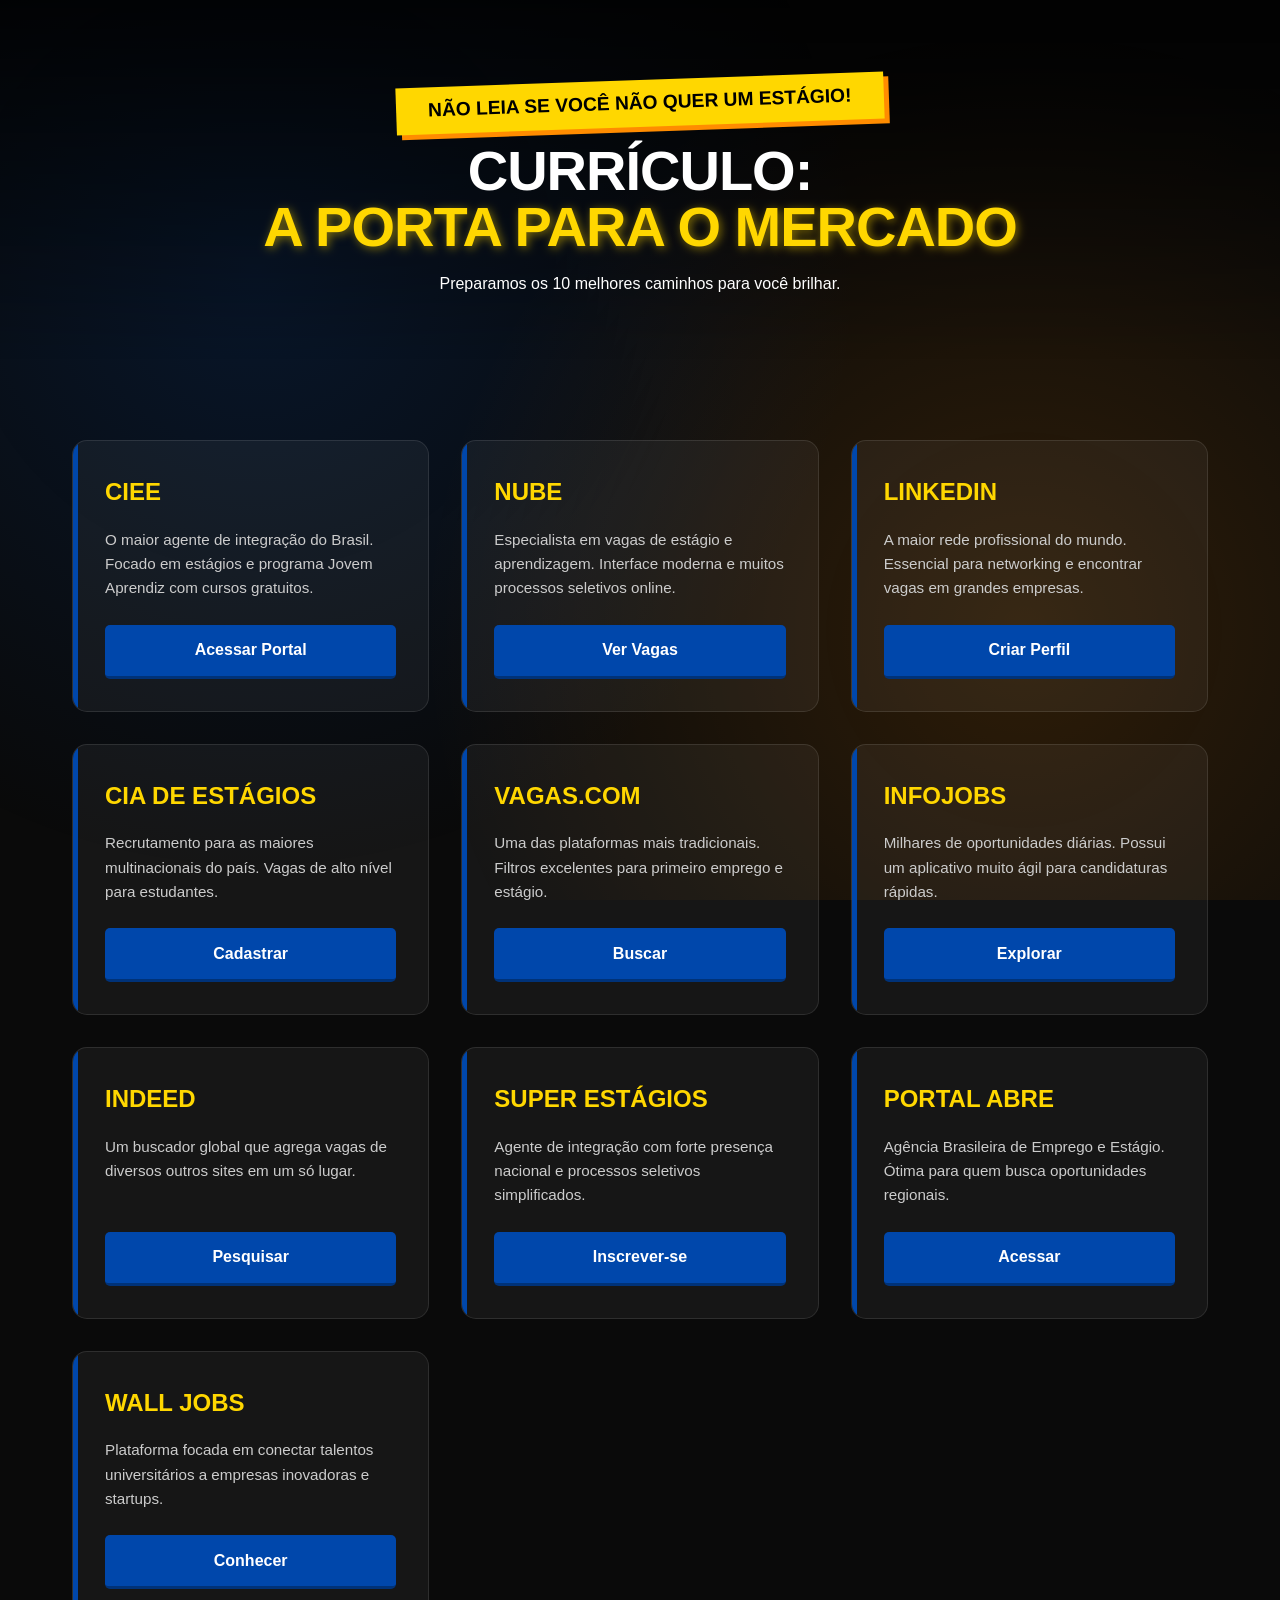
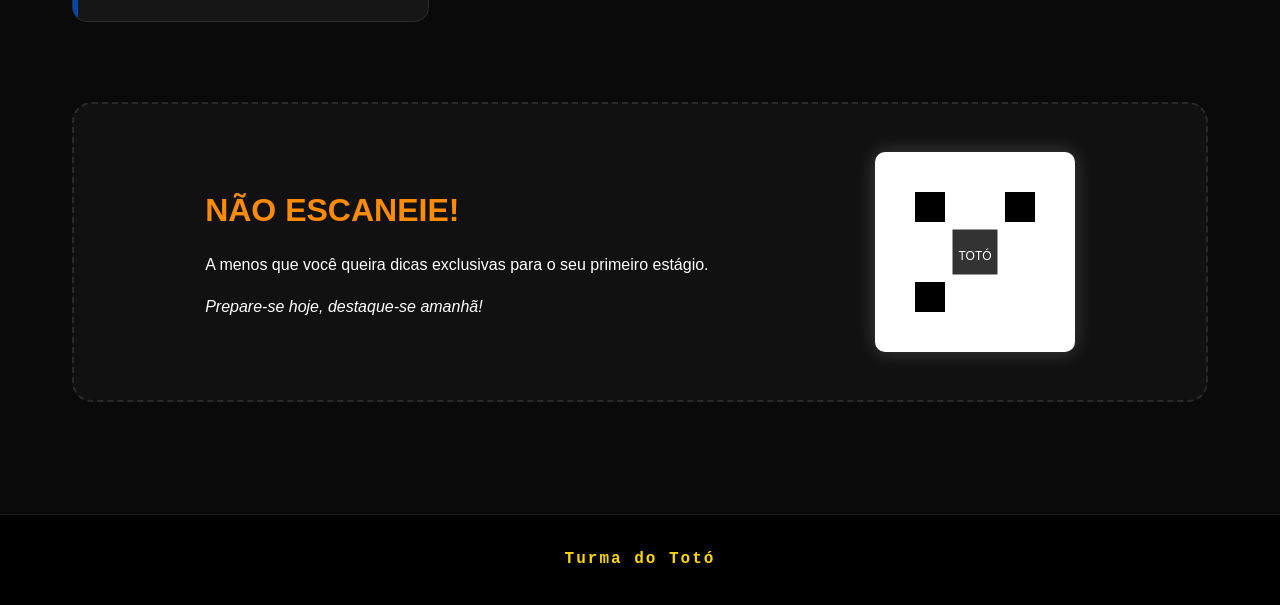
==== vagas_estagio_toto.html @ 22364214 "Adicionar site de vagas de estágio e jovem aprendiz - Turma do Totó" ====
<!DOCTYPE html>
<html lang="pt-br">
<head>
    <meta charset="UTF-8">
    <meta name="viewport" content="width=device-width, initial-scale=1.0">
    <title>Sua Oportunidade Começa Aqui! - Estágios e Jovem Aprendiz</title>
    <style>
        :root {
            --primary-blue: #0047AB;
            --accent-yellow: #FFD700;
            --accent-orange: #FF8C00;
            --bg-dark: #0a0a0a;
            --text-white: #ffffff;
            --card-bg: rgba(255, 255, 255, 0.05);
        }

        * {
            margin: 0;
            padding: 0;
            box-sizing: border-box;
            font-family: 'Segoe UI', Tahoma, Geneva, Verdana, sans-serif;
        }

        body {
            background-color: var(--bg-dark);
            color: var(--text-white);
            line-height: 1.6;
            overflow-x: hidden;
        }

        /* Estilo inspirado na imagem (efeito de luz e contraste) */
        body::before {
            content: '';
            position: fixed;
            top: 0;
            left: 0;
            width: 100%;
            height: 100%;
            background: radial-gradient(circle at 20% 30%, rgba(0, 71, 171, 0.2) 0%, transparent 50%),
                        radial-gradient(circle at 80% 70%, rgba(255, 140, 0, 0.15) 0%, transparent 50%);
            z-index: -1;
        }

        header {
            padding: 4rem 2rem;
            text-align: center;
            background: linear-gradient(180deg, rgba(0,0,0,0.8) 0%, transparent 100%);
            position: relative;
        }

        .hero-title {
            font-size: 3.5rem;
            font-weight: 900;
            text-transform: uppercase;
            letter-spacing: -1px;
            margin-bottom: 1rem;
            line-height: 1;
        }

        .hero-title span {
            display: block;
            color: var(--accent-yellow);
            text-shadow: 2px 2px 10px rgba(255, 215, 0, 0.5);
        }

        .warning-banner {
            background-color: var(--accent-yellow);
            color: #000;
            padding: 0.5rem 2rem;
            font-weight: bold;
            transform: rotate(-2deg);
            display: inline-block;
            margin: 1rem 0;
            font-size: 1.2rem;
            box-shadow: 5px 5px 0px var(--accent-orange);
        }

        .container {
            max-width: 1200px;
            margin: 0 auto;
            padding: 2rem;
        }

        .grid {
            display: grid;
            grid-template-columns: repeat(auto-fit, minmax(300px, 1fr));
            gap: 2rem;
            margin-top: 3rem;
        }

        .app-card {
            background: var(--card-bg);
            border: 1px solid rgba(255,255,255,0.1);
            border-radius: 15px;
            padding: 2rem;
            transition: all 0.3s ease;
            position: relative;
            overflow: hidden;
            display: flex;
            flex-direction: column;
            justify-content: space-between;
        }

        .app-card::before {
            content: '';
            position: absolute;
            top: 0;
            left: 0;
            width: 5px;
            height: 100%;
            background: var(--primary-blue);
        }

        .app-card:hover {
            transform: translateY(-10px);
            background: rgba(255, 255, 255, 0.1);
            border-color: var(--accent-yellow);
            box-shadow: 0 10px 30px rgba(0,0,0,0.5);
        }

        .app-card h3 {
            color: var(--accent-yellow);
            font-size: 1.5rem;
            margin-bottom: 1rem;
            text-transform: uppercase;
        }

        .app-card p {
            font-size: 0.95rem;
            color: #ccc;
            margin-bottom: 1.5rem;
        }

        .btn {
            display: inline-block;
            padding: 0.8rem 1.5rem;
            background: var(--primary-blue);
            color: white;
            text-decoration: none;
            border-radius: 5px;
            font-weight: bold;
            text-align: center;
            transition: background 0.3s;
            border-bottom: 3px solid rgba(0,0,0,0.3);
        }

        .btn:hover {
            background: #0056d2;
        }

        .qr-section {
            margin-top: 5rem;
            background: rgba(255, 255, 255, 0.03);
            padding: 3rem;
            border-radius: 20px;
            display: flex;
            align-items: center;
            justify-content: space-around;
            flex-wrap: wrap;
            border: 2px dashed rgba(255, 255, 255, 0.1);
        }

        .qr-text h2 {
            font-size: 2rem;
            color: var(--accent-orange);
            margin-bottom: 1rem;
        }

        .qr-placeholder {
            width: 200px;
            height: 200px;
            background: white;
            padding: 10px;
            border-radius: 10px;
            display: flex;
            align-items: center;
            justify-content: center;
            box-shadow: 0 0 20px rgba(255,255,255,0.2);
        }

        .qr-placeholder img {
            max-width: 100%;
        }

        footer {
            margin-top: 5rem;
            padding: 2rem;
            text-align: center;
            background: #000;
            border-top: 1px solid rgba(255,255,255,0.1);
        }

        .float-text {
            font-family: 'Courier New', Courier, monospace;
            font-weight: bold;
            color: var(--accent-yellow);
            letter-spacing: 2px;
            animation: pulse 2s infinite;
        }

        @keyframes pulse {
            0% { opacity: 0.6; }
            50% { opacity: 1; }
            100% { opacity: 0.6; }
        }

        @media (max-width: 768px) {
            .hero-title { font-size: 2.5rem; }
            .grid { grid-template-columns: 1fr; }
        }
    </style>
</head>
<body>

    <header>
        <div class="warning-banner">NÃO LEIA SE VOCÊ NÃO QUER UM ESTÁGIO!</div>
        <h1 class="hero-title">
            CURRÍCULO:
            <span>A PORTA PARA O MERCADO</span>
        </h1>
        <p>Preparamos os 10 melhores caminhos para você brilhar.</p>
    </header>

    <div class="container">
        <div class="grid">
            <!-- 1. CIEE -->
            <div class="app-card">
                <div>
                    <h3>CIEE</h3>
                    <p>O maior agente de integração do Brasil. Focado em estágios e programa Jovem Aprendiz com cursos gratuitos.</p>
                </div>
                <a href="https://portal.ciee.org.br/" class="btn" target="_blank">Acessar Portal</a>
            </div>

            <!-- 2. Nube -->
            <div class="app-card">
                <div>
                    <h3>Nube</h3>
                    <p>Especialista em vagas de estágio e aprendizagem. Interface moderna e muitos processos seletivos online.</p>
                </div>
                <a href="https://www.nube.com.br/" class="btn" target="_blank">Ver Vagas</a>
            </div>

            <!-- 3. LinkedIn -->
            <div class="app-card">
                <div>
                    <h3>LinkedIn</h3>
                    <p>A maior rede profissional do mundo. Essencial para networking e encontrar vagas em grandes empresas.</p>
                </div>
                <a href="https://www.linkedin.com/" class="btn" target="_blank">Criar Perfil</a>
            </div>

            <!-- 4. Companhia de Estágios -->
            <div class="app-card">
                <div>
                    <h3>Cia de Estágios</h3>
                    <p>Recrutamento para as maiores multinacionais do país. Vagas de alto nível para estudantes.</p>
                </div>
                <a href="https://www.ciadeestagios.com.br/" class="btn" target="_blank">Cadastrar</a>
            </div>

            <!-- 5. Vagas.com -->
            <div class="app-card">
                <div>
                    <h3>Vagas.com</h3>
                    <p>Uma das plataformas mais tradicionais. Filtros excelentes para primeiro emprego e estágio.</p>
                </div>
                <a href="https://www.vagas.com.br/" class="btn" target="_blank">Buscar</a>
            </div>

            <!-- 6. InfoJobs -->
            <div class="app-card">
                <div>
                    <h3>InfoJobs</h3>
                    <p>Milhares de oportunidades diárias. Possui um aplicativo muito ágil para candidaturas rápidas.</p>
                </div>
                <a href="https://www.infojobs.com.br/" class="btn" target="_blank">Explorar</a>
            </div>

            <!-- 7. Indeed -->
            <div class="app-card">
                <div>
                    <h3>Indeed</h3>
                    <p>Um buscador global que agrega vagas de diversos outros sites em um só lugar.</p>
                </div>
                <a href="https://br.indeed.com/" class="btn" target="_blank">Pesquisar</a>
            </div>

            <!-- 8. Super Estágios -->
            <div class="app-card">
                <div>
                    <h3>Super Estágios</h3>
                    <p>Agente de integração com forte presença nacional e processos seletivos simplificados.</p>
                </div>
                <a href="https://www.superestagios.com.br/" class="btn" target="_blank">Inscrever-se</a>
            </div>

            <!-- 9. Portal ABRE -->
            <div class="app-card">
                <div>
                    <h3>Portal ABRE</h3>
                    <p>Agência Brasileira de Emprego e Estágio. Ótima para quem busca oportunidades regionais.</p>
                </div>
                <a href="https://www.portalabre.com.br/" class="btn" target="_blank">Acessar</a>
            </div>

            <!-- 10. Wall Jobs -->
            <div class="app-card">
                <div>
                    <h3>Wall Jobs</h3>
                    <p>Plataforma focada em conectar talentos universitários a empresas inovadoras e startups.</p>
                </div>
                <a href="https://www.walljobs.com.br/" class="btn" target="_blank">Conhecer</a>
            </div>
        </div>

        <div class="qr-section">
            <div class="qr-text">
                <h2>NÃO ESCANEIE!</h2>
                <p>A menos que você queira dicas exclusivas para o seu primeiro estágio.</p>
                <p style="margin-top: 1rem; font-style: italic;">Prepare-se hoje, destaque-se amanhã!</p>
            </div>
            <div class="qr-placeholder">
                <!-- QR Code placeholder similar ao da imagem -->
                <svg width="150" height="150" viewBox="0 0 100 100">
                    <rect width="100" height="100" fill="white"/>
                    <path d="M10 10h20v20h-20zM70 10h20v20h-20zM10 70h20v20h-20z" fill="black"/>
                    <rect x="35" y="35" width="30" height="30" fill="#333"/>
                    <text x="50" y="55" font-family="Arial" font-size="8" text-anchor="middle" fill="white">TOTÓ</text>
                </svg>
            </div>
        </div>
    </div>

    <footer>
        <p class="float-text">Turma do Totó</p>
    </footer>

</body>
</html>
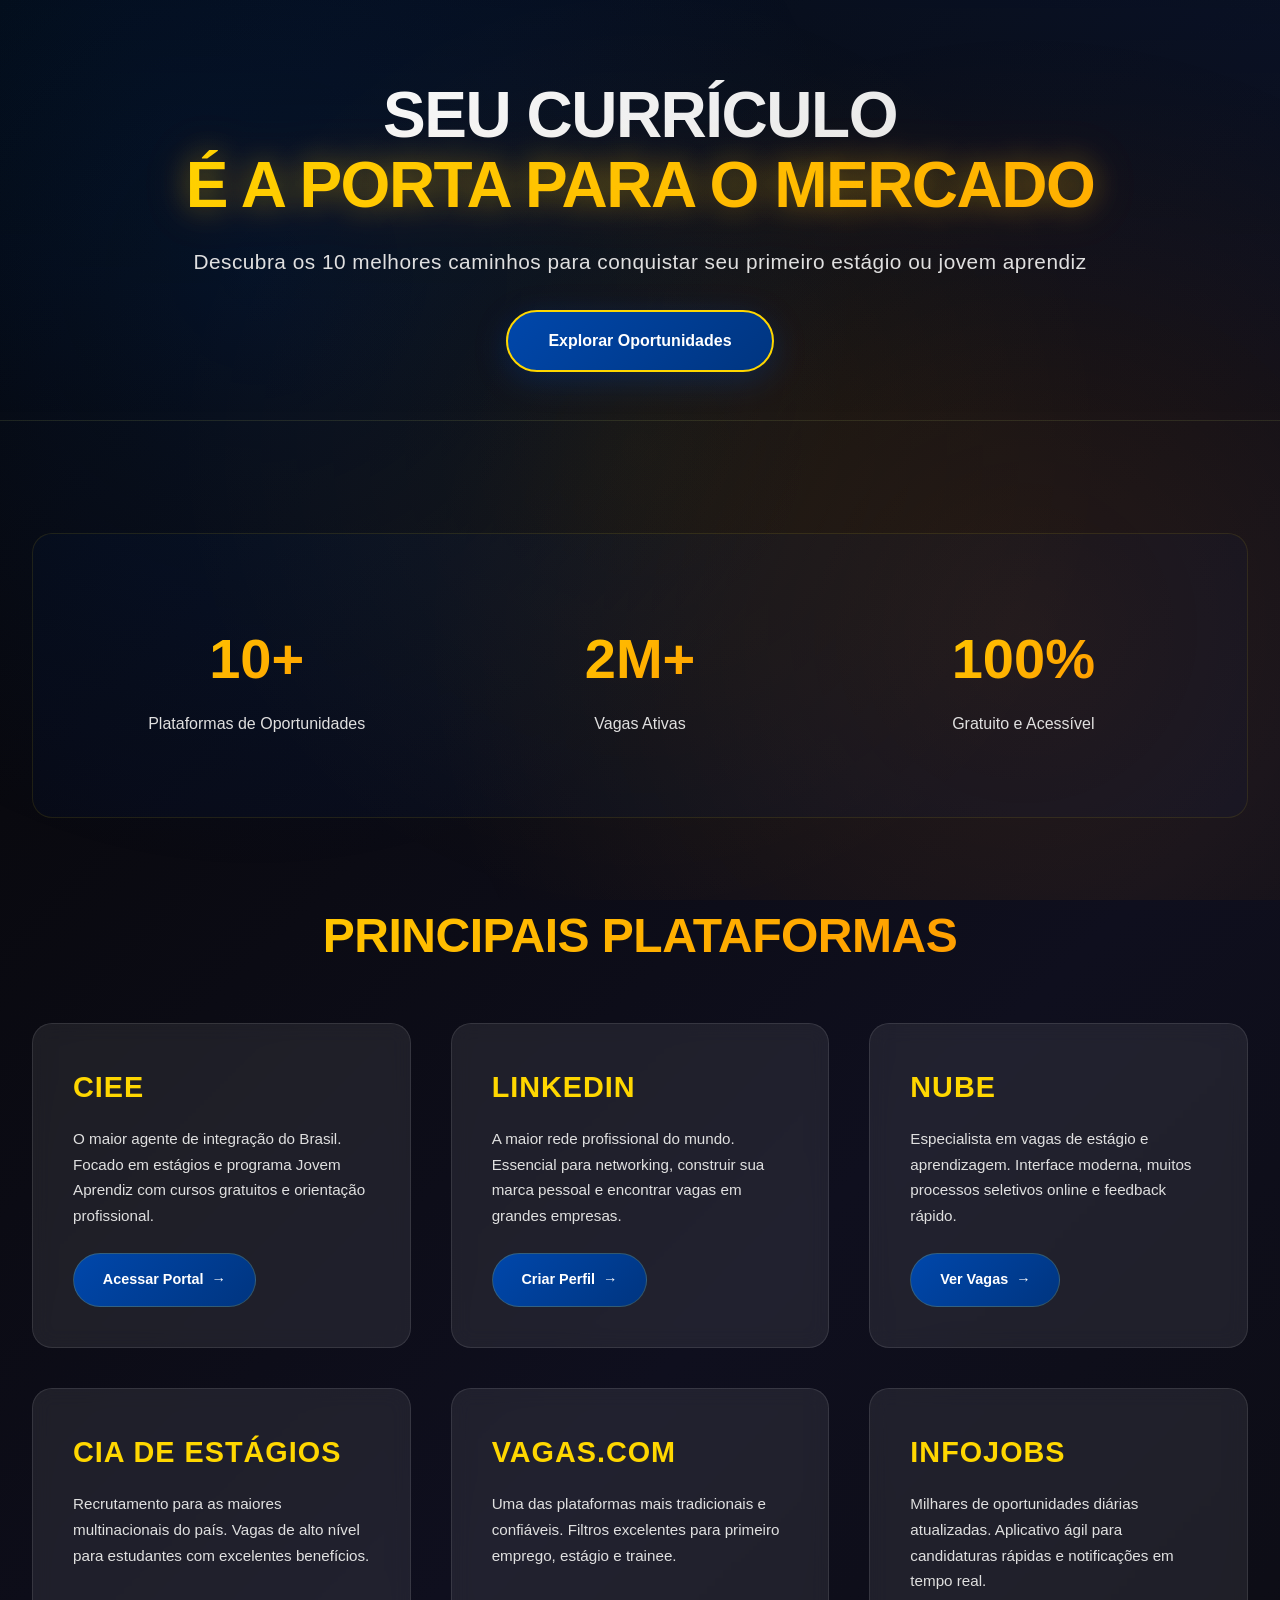
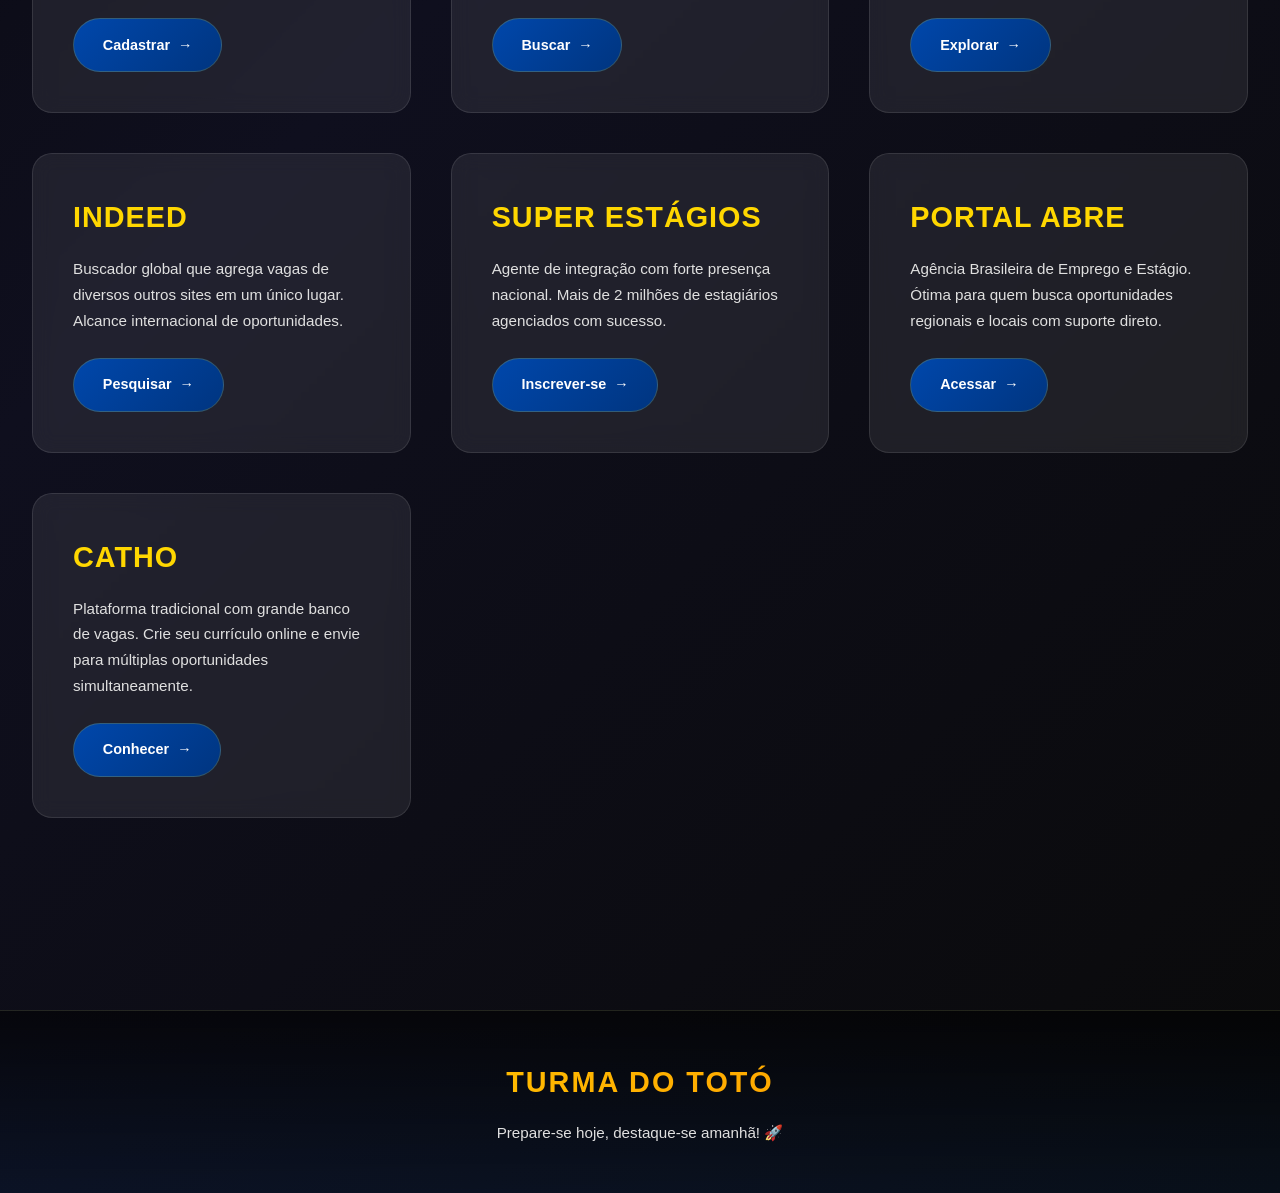
==== commit 1f803918: "Melhoria total do design: Profissional, Responsivo e Moderno - Turma do Totó" ====
--- a/vagas_estagio_toto.html
+++ b/vagas_estagio_toto.html
@@ -3,32 +3,42 @@
 <head>
     <meta charset="UTF-8">
     <meta name="viewport" content="width=device-width, initial-scale=1.0">
-    <title>Sua Oportunidade Começa Aqui! - Estágios e Jovem Aprendiz</title>
+    <title>Sua Oportunidade Começa Aqui - Estágios e Jovem Aprendiz</title>
     <style>
         :root {
             --primary-blue: #0047AB;
+            --primary-blue-dark: #003580;
             --accent-yellow: #FFD700;
             --accent-orange: #FF8C00;
+            --accent-orange-light: #FFA500;
             --bg-dark: #0a0a0a;
+            --bg-darker: #050505;
             --text-white: #ffffff;
-            --card-bg: rgba(255, 255, 255, 0.05);
+            --text-light: #e0e0e0;
+            --card-bg: rgba(255, 255, 255, 0.08);
+            --card-bg-hover: rgba(255, 255, 255, 0.12);
         }
 
         * {
             margin: 0;
             padding: 0;
             box-sizing: border-box;
-            font-family: 'Segoe UI', Tahoma, Geneva, Verdana, sans-serif;
+        }
+
+        html {
+            scroll-behavior: smooth;
         }
 
         body {
-            background-color: var(--bg-dark);
+            background: linear-gradient(135deg, var(--bg-darker) 0%, #0f0f1e 50%, var(--bg-dark) 100%);
             color: var(--text-white);
+            font-family: -apple-system, BlinkMacSystemFont, 'Segoe UI', 'Roboto', 'Oxygen', 'Ubuntu', 'Cantarell', sans-serif;
             line-height: 1.6;
             overflow-x: hidden;
-        }
-
-        /* Estilo inspirado na imagem (efeito de luz e contraste) */
+            min-height: 100vh;
+        }
+
+        /* Efeito de fundo animado */
         body::before {
             content: '';
             position: fixed;
@@ -36,69 +46,120 @@
             left: 0;
             width: 100%;
             height: 100%;
-            background: radial-gradient(circle at 20% 30%, rgba(0, 71, 171, 0.2) 0%, transparent 50%),
-                        radial-gradient(circle at 80% 70%, rgba(255, 140, 0, 0.15) 0%, transparent 50%);
+            background: 
+                radial-gradient(circle at 20% 30%, rgba(0, 71, 171, 0.15) 0%, transparent 50%),
+                radial-gradient(circle at 80% 70%, rgba(255, 140, 0, 0.1) 0%, transparent 50%),
+                radial-gradient(circle at 50% 50%, rgba(255, 215, 0, 0.05) 0%, transparent 60%);
             z-index: -1;
-        }
-
+            pointer-events: none;
+        }
+
+        /* Header */
         header {
-            padding: 4rem 2rem;
+            padding: 5rem 2rem 3rem;
             text-align: center;
-            background: linear-gradient(180deg, rgba(0,0,0,0.8) 0%, transparent 100%);
+            background: linear-gradient(180deg, rgba(0, 71, 171, 0.1) 0%, transparent 100%);
             position: relative;
+            border-bottom: 1px solid rgba(255, 215, 0, 0.1);
         }
 
         .hero-title {
-            font-size: 3.5rem;
+            font-size: clamp(2rem, 8vw, 4rem);
             font-weight: 900;
             text-transform: uppercase;
-            letter-spacing: -1px;
+            letter-spacing: -1.5px;
             margin-bottom: 1rem;
-            line-height: 1;
+            line-height: 1.1;
+            background: linear-gradient(135deg, var(--text-white) 0%, var(--text-light) 100%);
+            -webkit-background-clip: text;
+            -webkit-text-fill-color: transparent;
+            background-clip: text;
         }
 
         .hero-title span {
             display: block;
-            color: var(--accent-yellow);
-            text-shadow: 2px 2px 10px rgba(255, 215, 0, 0.5);
-        }
-
-        .warning-banner {
-            background-color: var(--accent-yellow);
-            color: #000;
-            padding: 0.5rem 2rem;
-            font-weight: bold;
-            transform: rotate(-2deg);
+            background: linear-gradient(135deg, var(--accent-yellow) 0%, var(--accent-orange-light) 100%);
+            -webkit-background-clip: text;
+            -webkit-text-fill-color: transparent;
+            background-clip: text;
+            text-shadow: 0 0 30px rgba(255, 215, 0, 0.3);
+            filter: drop-shadow(0 0 20px rgba(255, 140, 0, 0.2));
+        }
+
+        .subtitle {
+            font-size: clamp(1rem, 3vw, 1.3rem);
+            color: var(--text-light);
+            margin-top: 1.5rem;
+            font-weight: 300;
+            letter-spacing: 0.5px;
+        }
+
+        .cta-button {
             display: inline-block;
-            margin: 1rem 0;
-            font-size: 1.2rem;
-            box-shadow: 5px 5px 0px var(--accent-orange);
-        }
-
+            margin-top: 2rem;
+            padding: 1rem 2.5rem;
+            background: linear-gradient(135deg, var(--primary-blue) 0%, var(--primary-blue-dark) 100%);
+            color: white;
+            text-decoration: none;
+            border-radius: 50px;
+            font-weight: 600;
+            font-size: 1rem;
+            transition: all 0.3s ease;
+            border: 2px solid var(--accent-yellow);
+            box-shadow: 0 8px 32px rgba(0, 71, 171, 0.3);
+            cursor: pointer;
+        }
+
+        .cta-button:hover {
+            transform: translateY(-3px);
+            box-shadow: 0 12px 48px rgba(255, 215, 0, 0.4);
+            background: linear-gradient(135deg, var(--primary-blue-dark) 0%, var(--primary-blue) 100%);
+        }
+
+        /* Container */
         .container {
-            max-width: 1200px;
+            max-width: 1400px;
             margin: 0 auto;
             padding: 2rem;
         }
 
+        /* Section Title */
+        .section-title {
+            font-size: clamp(2rem, 5vw, 3rem);
+            font-weight: 800;
+            text-align: center;
+            margin: 4rem 0 3rem;
+            text-transform: uppercase;
+            letter-spacing: -0.5px;
+            background: linear-gradient(135deg, var(--accent-yellow) 0%, var(--accent-orange) 100%);
+            -webkit-background-clip: text;
+            -webkit-text-fill-color: transparent;
+            background-clip: text;
+        }
+
+        /* Grid */
         .grid {
             display: grid;
             grid-template-columns: repeat(auto-fit, minmax(300px, 1fr));
-            gap: 2rem;
-            margin-top: 3rem;
-        }
-
+            gap: 2.5rem;
+            margin-bottom: 4rem;
+        }
+
+        /* App Card */
         .app-card {
             background: var(--card-bg);
-            border: 1px solid rgba(255,255,255,0.1);
-            border-radius: 15px;
-            padding: 2rem;
-            transition: all 0.3s ease;
+            backdrop-filter: blur(10px);
+            border: 1px solid rgba(255, 255, 255, 0.1);
+            border-radius: 20px;
+            padding: 2.5rem;
+            transition: all 0.4s cubic-bezier(0.4, 0, 0.2, 1);
             position: relative;
             overflow: hidden;
             display: flex;
             flex-direction: column;
             justify-content: space-between;
+            height: 100%;
+            group: card;
         }
 
         .app-card::before {
@@ -106,234 +167,394 @@
             position: absolute;
             top: 0;
             left: 0;
-            width: 5px;
+            width: 100%;
+            height: 4px;
+            background: linear-gradient(90deg, var(--primary-blue) 0%, var(--accent-yellow) 100%);
+            transform: scaleX(0);
+            transform-origin: left;
+            transition: transform 0.4s ease;
+        }
+
+        .app-card::after {
+            content: '';
+            position: absolute;
+            top: 0;
+            left: 0;
+            width: 100%;
             height: 100%;
-            background: var(--primary-blue);
+            background: radial-gradient(circle at 30% 30%, rgba(255, 215, 0, 0.1) 0%, transparent 50%);
+            opacity: 0;
+            transition: opacity 0.4s ease;
         }
 
         .app-card:hover {
-            transform: translateY(-10px);
-            background: rgba(255, 255, 255, 0.1);
-            border-color: var(--accent-yellow);
-            box-shadow: 0 10px 30px rgba(0,0,0,0.5);
+            transform: translateY(-12px);
+            background: var(--card-bg-hover);
+            border-color: rgba(255, 215, 0, 0.3);
+            box-shadow: 
+                0 20px 60px rgba(0, 71, 171, 0.2),
+                0 0 40px rgba(255, 215, 0, 0.1);
+        }
+
+        .app-card:hover::before {
+            transform: scaleX(1);
+        }
+
+        .app-card:hover::after {
+            opacity: 1;
+        }
+
+        .app-card-content {
+            position: relative;
+            z-index: 1;
         }
 
         .app-card h3 {
             color: var(--accent-yellow);
-            font-size: 1.5rem;
+            font-size: clamp(1.3rem, 3vw, 1.8rem);
             margin-bottom: 1rem;
             text-transform: uppercase;
+            font-weight: 700;
+            letter-spacing: 1px;
         }
 
         .app-card p {
             font-size: 0.95rem;
-            color: #ccc;
+            color: var(--text-light);
             margin-bottom: 1.5rem;
-        }
-
-        .btn {
-            display: inline-block;
-            padding: 0.8rem 1.5rem;
-            background: var(--primary-blue);
+            line-height: 1.7;
+        }
+
+        .app-link {
+            display: inline-flex;
+            align-items: center;
+            padding: 0.9rem 1.8rem;
+            background: linear-gradient(135deg, var(--primary-blue) 0%, var(--primary-blue-dark) 100%);
             color: white;
             text-decoration: none;
-            border-radius: 5px;
+            border-radius: 50px;
+            font-weight: 600;
+            font-size: 0.9rem;
+            transition: all 0.3s ease;
+            border: 1px solid rgba(255, 215, 0, 0.2);
+            gap: 0.5rem;
+            align-self: flex-start;
+        }
+
+        .app-link:hover {
+            background: linear-gradient(135deg, var(--primary-blue-dark) 0%, var(--primary-blue) 100%);
+            border-color: var(--accent-yellow);
+            transform: translateX(5px);
+            box-shadow: 0 8px 24px rgba(0, 71, 171, 0.3);
+        }
+
+        .app-link::after {
+            content: '→';
             font-weight: bold;
+        }
+
+        /* Stats Section */
+        .stats-section {
+            display: grid;
+            grid-template-columns: repeat(auto-fit, minmax(250px, 1fr));
+            gap: 2rem;
+            margin: 5rem 0;
+            padding: 3rem;
+            background: rgba(0, 71, 171, 0.05);
+            border-radius: 20px;
+            border: 1px solid rgba(255, 215, 0, 0.1);
+        }
+
+        .stat-card {
             text-align: center;
-            transition: background 0.3s;
-            border-bottom: 3px solid rgba(0,0,0,0.3);
-        }
-
-        .btn:hover {
-            background: #0056d2;
-        }
-
-        .qr-section {
-            margin-top: 5rem;
-            background: rgba(255, 255, 255, 0.03);
-            padding: 3rem;
-            border-radius: 20px;
-            display: flex;
-            align-items: center;
-            justify-content: space-around;
-            flex-wrap: wrap;
-            border: 2px dashed rgba(255, 255, 255, 0.1);
-        }
-
-        .qr-text h2 {
-            font-size: 2rem;
-            color: var(--accent-orange);
+            padding: 2rem;
+        }
+
+        .stat-number {
+            font-size: clamp(2rem, 5vw, 3.5rem);
+            font-weight: 900;
+            background: linear-gradient(135deg, var(--accent-yellow) 0%, var(--accent-orange) 100%);
+            -webkit-background-clip: text;
+            -webkit-text-fill-color: transparent;
+            background-clip: text;
+            margin-bottom: 0.5rem;
+        }
+
+        .stat-label {
+            font-size: 1rem;
+            color: var(--text-light);
+            font-weight: 500;
+        }
+
+        /* Footer */
+        footer {
+            margin-top: 6rem;
+            padding: 3rem 2rem;
+            text-align: center;
+            background: linear-gradient(180deg, rgba(0, 0, 0, 0.5) 0%, rgba(0, 71, 171, 0.1) 100%);
+            border-top: 1px solid rgba(255, 215, 0, 0.1);
+        }
+
+        .footer-content {
+            max-width: 1200px;
+            margin: 0 auto;
+        }
+
+        .footer-text {
+            font-size: clamp(1.2rem, 3vw, 1.8rem);
+            font-weight: 800;
+            text-transform: uppercase;
+            letter-spacing: 2px;
+            background: linear-gradient(135deg, var(--accent-yellow) 0%, var(--accent-orange) 100%);
+            -webkit-background-clip: text;
+            -webkit-text-fill-color: transparent;
+            background-clip: text;
+            animation: glow 3s ease-in-out infinite;
             margin-bottom: 1rem;
         }
 
-        .qr-placeholder {
-            width: 200px;
-            height: 200px;
-            background: white;
-            padding: 10px;
-            border-radius: 10px;
-            display: flex;
-            align-items: center;
-            justify-content: center;
-            box-shadow: 0 0 20px rgba(255,255,255,0.2);
-        }
-
-        .qr-placeholder img {
-            max-width: 100%;
-        }
-
-        footer {
-            margin-top: 5rem;
-            padding: 2rem;
-            text-align: center;
-            background: #000;
-            border-top: 1px solid rgba(255,255,255,0.1);
-        }
-
-        .float-text {
-            font-family: 'Courier New', Courier, monospace;
-            font-weight: bold;
-            color: var(--accent-yellow);
-            letter-spacing: 2px;
-            animation: pulse 2s infinite;
-        }
-
-        @keyframes pulse {
-            0% { opacity: 0.6; }
-            50% { opacity: 1; }
-            100% { opacity: 0.6; }
-        }
-
+        .footer-description {
+            color: var(--text-light);
+            font-size: 0.95rem;
+            margin-top: 1rem;
+        }
+
+        @keyframes glow {
+            0%, 100% {
+                filter: drop-shadow(0 0 10px rgba(255, 215, 0, 0.3));
+            }
+            50% {
+                filter: drop-shadow(0 0 20px rgba(255, 140, 0, 0.5));
+            }
+        }
+
+        /* Responsividade */
         @media (max-width: 768px) {
-            .hero-title { font-size: 2.5rem; }
-            .grid { grid-template-columns: 1fr; }
-        }
+            header {
+                padding: 3rem 1.5rem 2rem;
+            }
+
+            .hero-title {
+                font-size: 2rem;
+            }
+
+            .subtitle {
+                font-size: 1rem;
+            }
+
+            .grid {
+                grid-template-columns: 1fr;
+                gap: 1.5rem;
+            }
+
+            .stats-section {
+                grid-template-columns: 1fr;
+                padding: 2rem;
+            }
+
+            .app-card {
+                padding: 1.5rem;
+            }
+
+            .app-card h3 {
+                font-size: 1.3rem;
+            }
+
+            .cta-button {
+                padding: 0.8rem 2rem;
+                font-size: 0.9rem;
+            }
+        }
+
+        @media (max-width: 480px) {
+            .hero-title {
+                font-size: 1.5rem;
+                letter-spacing: -0.5px;
+            }
+
+            .subtitle {
+                font-size: 0.9rem;
+            }
+
+            .container {
+                padding: 1rem;
+            }
+
+            .app-card {
+                padding: 1.2rem;
+            }
+
+            .app-card h3 {
+                font-size: 1.1rem;
+            }
+
+            .app-card p {
+                font-size: 0.85rem;
+            }
+
+            .section-title {
+                font-size: 1.5rem;
+                margin: 2rem 0 1.5rem;
+            }
+        }
+
+        /* Animação de entrada */
+        @keyframes fadeInUp {
+            from {
+                opacity: 0;
+                transform: translateY(30px);
+            }
+            to {
+                opacity: 1;
+                transform: translateY(0);
+            }
+        }
+
+        .app-card {
+            animation: fadeInUp 0.6s ease-out forwards;
+        }
+
+        .app-card:nth-child(1) { animation-delay: 0.1s; }
+        .app-card:nth-child(2) { animation-delay: 0.2s; }
+        .app-card:nth-child(3) { animation-delay: 0.3s; }
+        .app-card:nth-child(4) { animation-delay: 0.4s; }
+        .app-card:nth-child(5) { animation-delay: 0.5s; }
+        .app-card:nth-child(6) { animation-delay: 0.6s; }
+        .app-card:nth-child(7) { animation-delay: 0.7s; }
+        .app-card:nth-child(8) { animation-delay: 0.8s; }
+        .app-card:nth-child(9) { animation-delay: 0.9s; }
+        .app-card:nth-child(10) { animation-delay: 1s; }
     </style>
 </head>
 <body>
 
     <header>
-        <div class="warning-banner">NÃO LEIA SE VOCÊ NÃO QUER UM ESTÁGIO!</div>
         <h1 class="hero-title">
-            CURRÍCULO:
-            <span>A PORTA PARA O MERCADO</span>
+            Seu Currículo
+            <span>É a Porta para o Mercado</span>
         </h1>
-        <p>Preparamos os 10 melhores caminhos para você brilhar.</p>
+        <p class="subtitle">Descubra os 10 melhores caminhos para conquistar seu primeiro estágio ou jovem aprendiz</p>
+        <a href="#apps" class="cta-button">Explorar Oportunidades</a>
     </header>
 
     <div class="container">
+        <!-- Stats Section -->
+        <div class="stats-section">
+            <div class="stat-card">
+                <div class="stat-number">10+</div>
+                <div class="stat-label">Plataformas de Oportunidades</div>
+            </div>
+            <div class="stat-card">
+                <div class="stat-number">2M+</div>
+                <div class="stat-label">Vagas Ativas</div>
+            </div>
+            <div class="stat-card">
+                <div class="stat-number">100%</div>
+                <div class="stat-label">Gratuito e Acessível</div>
+            </div>
+        </div>
+
+        <!-- Apps Section -->
+        <h2 class="section-title" id="apps">Principais Plataformas</h2>
+
         <div class="grid">
             <!-- 1. CIEE -->
             <div class="app-card">
-                <div>
+                <div class="app-card-content">
                     <h3>CIEE</h3>
-                    <p>O maior agente de integração do Brasil. Focado em estágios e programa Jovem Aprendiz com cursos gratuitos.</p>
-                </div>
-                <a href="https://portal.ciee.org.br/" class="btn" target="_blank">Acessar Portal</a>
-            </div>
-
-            <!-- 2. Nube -->
-            <div class="app-card">
-                <div>
+                    <p>O maior agente de integração do Brasil. Focado em estágios e programa Jovem Aprendiz com cursos gratuitos e orientação profissional.</p>
+                </div>
+                <a href="https://portal.ciee.org.br/" class="app-link" target="_blank">Acessar Portal</a>
+            </div>
+
+            <!-- 2. LinkedIn -->
+            <div class="app-card">
+                <div class="app-card-content">
+                    <h3>LinkedIn</h3>
+                    <p>A maior rede profissional do mundo. Essencial para networking, construir sua marca pessoal e encontrar vagas em grandes empresas.</p>
+                </div>
+                <a href="https://www.linkedin.com/" class="app-link" target="_blank">Criar Perfil</a>
+            </div>
+
+            <!-- 3. Nube -->
+            <div class="app-card">
+                <div class="app-card-content">
                     <h3>Nube</h3>
-                    <p>Especialista em vagas de estágio e aprendizagem. Interface moderna e muitos processos seletivos online.</p>
-                </div>
-                <a href="https://www.nube.com.br/" class="btn" target="_blank">Ver Vagas</a>
-            </div>
-
-            <!-- 3. LinkedIn -->
-            <div class="app-card">
-                <div>
-                    <h3>LinkedIn</h3>
-                    <p>A maior rede profissional do mundo. Essencial para networking e encontrar vagas em grandes empresas.</p>
-                </div>
-                <a href="https://www.linkedin.com/" class="btn" target="_blank">Criar Perfil</a>
+                    <p>Especialista em vagas de estágio e aprendizagem. Interface moderna, muitos processos seletivos online e feedback rápido.</p>
+                </div>
+                <a href="https://www.nube.com.br/" class="app-link" target="_blank">Ver Vagas</a>
             </div>
 
             <!-- 4. Companhia de Estágios -->
             <div class="app-card">
-                <div>
+                <div class="app-card-content">
                     <h3>Cia de Estágios</h3>
-                    <p>Recrutamento para as maiores multinacionais do país. Vagas de alto nível para estudantes.</p>
-                </div>
-                <a href="https://www.ciadeestagios.com.br/" class="btn" target="_blank">Cadastrar</a>
+                    <p>Recrutamento para as maiores multinacionais do país. Vagas de alto nível para estudantes com excelentes benefícios.</p>
+                </div>
+                <a href="https://www.ciadeestagios.com.br/" class="app-link" target="_blank">Cadastrar</a>
             </div>
 
             <!-- 5. Vagas.com -->
             <div class="app-card">
-                <div>
+                <div class="app-card-content">
                     <h3>Vagas.com</h3>
-                    <p>Uma das plataformas mais tradicionais. Filtros excelentes para primeiro emprego e estágio.</p>
-                </div>
-                <a href="https://www.vagas.com.br/" class="btn" target="_blank">Buscar</a>
+                    <p>Uma das plataformas mais tradicionais e confiáveis. Filtros excelentes para primeiro emprego, estágio e trainee.</p>
+                </div>
+                <a href="https://www.vagas.com.br/" class="app-link" target="_blank">Buscar</a>
             </div>
 
             <!-- 6. InfoJobs -->
             <div class="app-card">
-                <div>
+                <div class="app-card-content">
                     <h3>InfoJobs</h3>
-                    <p>Milhares de oportunidades diárias. Possui um aplicativo muito ágil para candidaturas rápidas.</p>
-                </div>
-                <a href="https://www.infojobs.com.br/" class="btn" target="_blank">Explorar</a>
+                    <p>Milhares de oportunidades diárias atualizadas. Aplicativo ágil para candidaturas rápidas e notificações em tempo real.</p>
+                </div>
+                <a href="https://www.infojobs.com.br/" class="app-link" target="_blank">Explorar</a>
             </div>
 
             <!-- 7. Indeed -->
             <div class="app-card">
-                <div>
+                <div class="app-card-content">
                     <h3>Indeed</h3>
-                    <p>Um buscador global que agrega vagas de diversos outros sites em um só lugar.</p>
-                </div>
-                <a href="https://br.indeed.com/" class="btn" target="_blank">Pesquisar</a>
+                    <p>Buscador global que agrega vagas de diversos outros sites em um único lugar. Alcance internacional de oportunidades.</p>
+                </div>
+                <a href="https://br.indeed.com/" class="app-link" target="_blank">Pesquisar</a>
             </div>
 
             <!-- 8. Super Estágios -->
             <div class="app-card">
-                <div>
+                <div class="app-card-content">
                     <h3>Super Estágios</h3>
-                    <p>Agente de integração com forte presença nacional e processos seletivos simplificados.</p>
-                </div>
-                <a href="https://www.superestagios.com.br/" class="btn" target="_blank">Inscrever-se</a>
+                    <p>Agente de integração com forte presença nacional. Mais de 2 milhões de estagiários agenciados com sucesso.</p>
+                </div>
+                <a href="https://www.superestagios.com.br/" class="app-link" target="_blank">Inscrever-se</a>
             </div>
 
             <!-- 9. Portal ABRE -->
             <div class="app-card">
-                <div>
+                <div class="app-card-content">
                     <h3>Portal ABRE</h3>
-                    <p>Agência Brasileira de Emprego e Estágio. Ótima para quem busca oportunidades regionais.</p>
-                </div>
-                <a href="https://www.portalabre.com.br/" class="btn" target="_blank">Acessar</a>
-            </div>
-
-            <!-- 10. Wall Jobs -->
-            <div class="app-card">
-                <div>
-                    <h3>Wall Jobs</h3>
-                    <p>Plataforma focada em conectar talentos universitários a empresas inovadoras e startups.</p>
-                </div>
-                <a href="https://www.walljobs.com.br/" class="btn" target="_blank">Conhecer</a>
-            </div>
-        </div>
-
-        <div class="qr-section">
-            <div class="qr-text">
-                <h2>NÃO ESCANEIE!</h2>
-                <p>A menos que você queira dicas exclusivas para o seu primeiro estágio.</p>
-                <p style="margin-top: 1rem; font-style: italic;">Prepare-se hoje, destaque-se amanhã!</p>
-            </div>
-            <div class="qr-placeholder">
-                <!-- QR Code placeholder similar ao da imagem -->
-                <svg width="150" height="150" viewBox="0 0 100 100">
-                    <rect width="100" height="100" fill="white"/>
-                    <path d="M10 10h20v20h-20zM70 10h20v20h-20zM10 70h20v20h-20z" fill="black"/>
-                    <rect x="35" y="35" width="30" height="30" fill="#333"/>
-                    <text x="50" y="55" font-family="Arial" font-size="8" text-anchor="middle" fill="white">TOTÓ</text>
-                </svg>
+                    <p>Agência Brasileira de Emprego e Estágio. Ótima para quem busca oportunidades regionais e locais com suporte direto.</p>
+                </div>
+                <a href="https://www.portalabre.com.br/" class="app-link" target="_blank">Acessar</a>
+            </div>
+
+            <!-- 10. Catho -->
+            <div class="app-card">
+                <div class="app-card-content">
+                    <h3>Catho</h3>
+                    <p>Plataforma tradicional com grande banco de vagas. Crie seu currículo online e envie para múltiplas oportunidades simultaneamente.</p>
+                </div>
+                <a href="https://www.catho.com.br/" class="app-link" target="_blank">Conhecer</a>
             </div>
         </div>
     </div>
 
     <footer>
-        <p class="float-text">Turma do Totó</p>
+        <div class="footer-content">
+            <div class="footer-text">Turma do Totó</div>
+            <div class="footer-description">Prepare-se hoje, destaque-se amanhã! 🚀</div>
+        </div>
     </footer>
 
 </body>
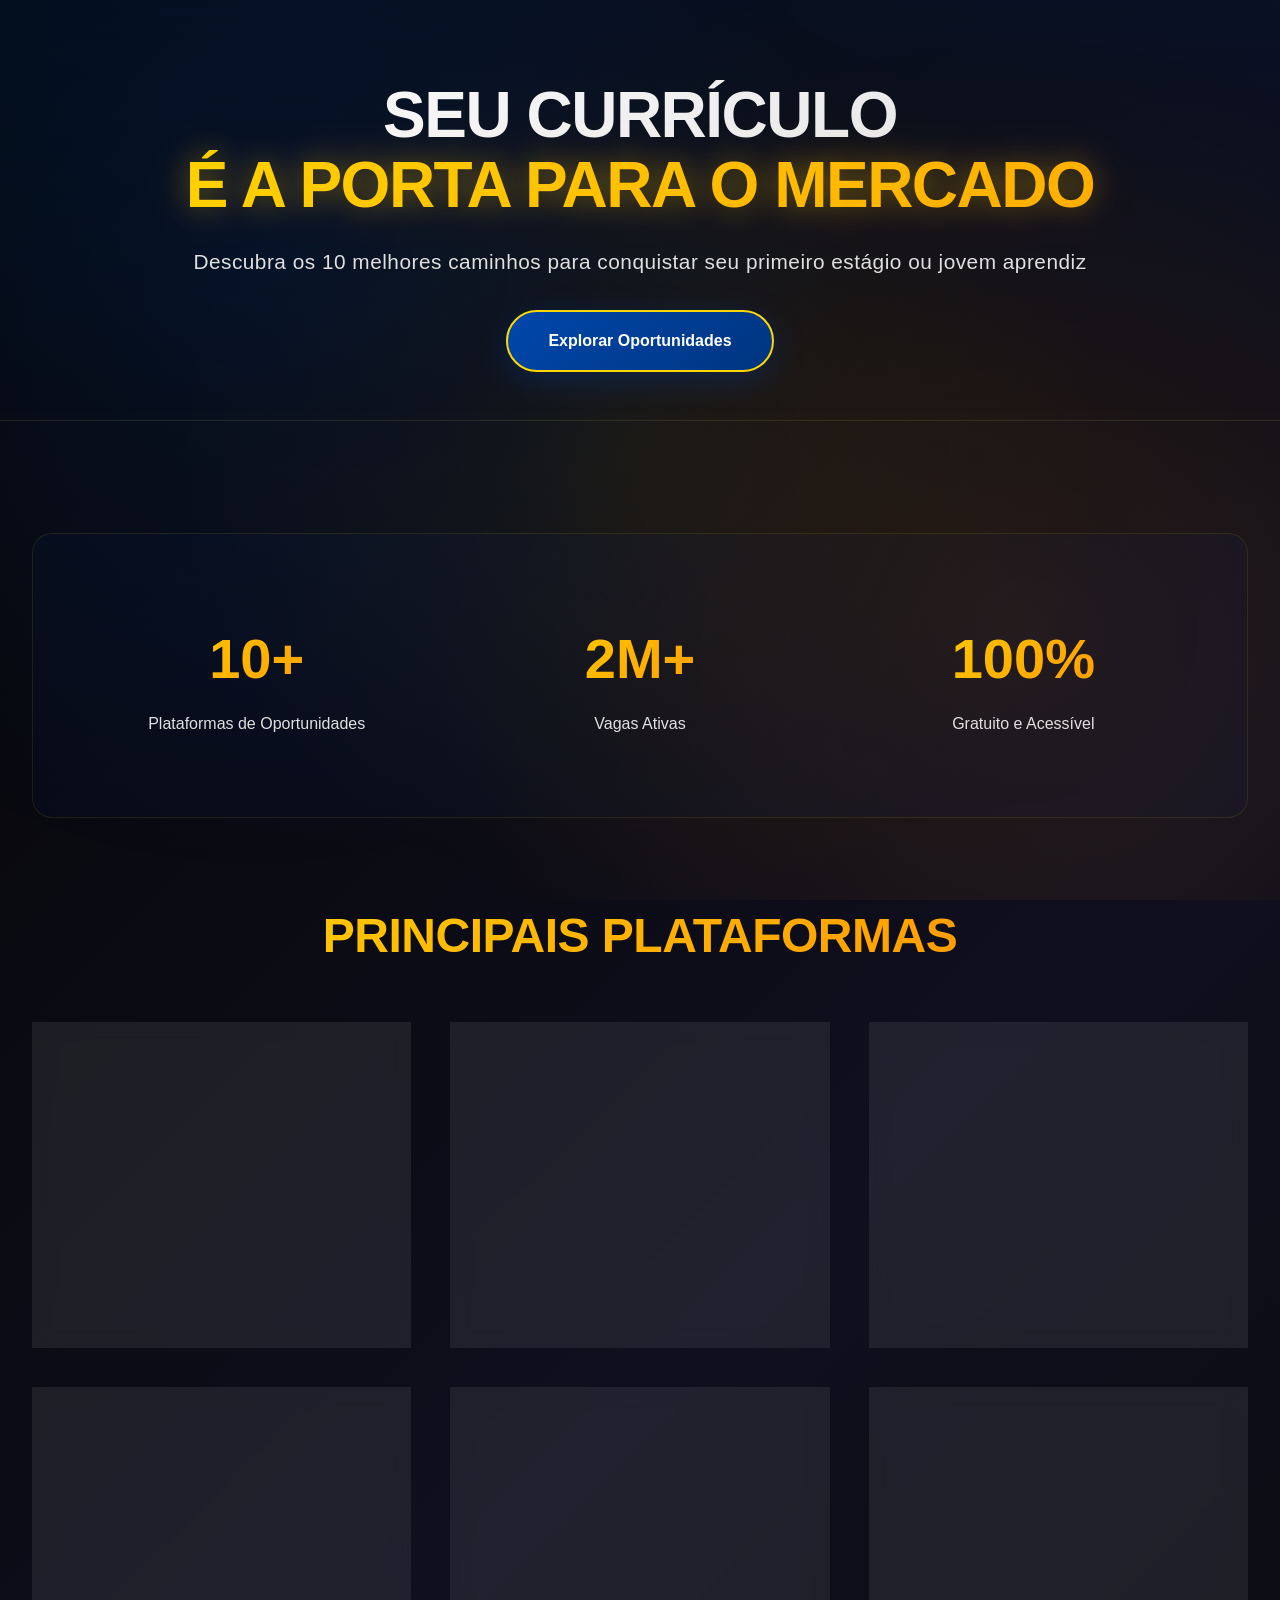
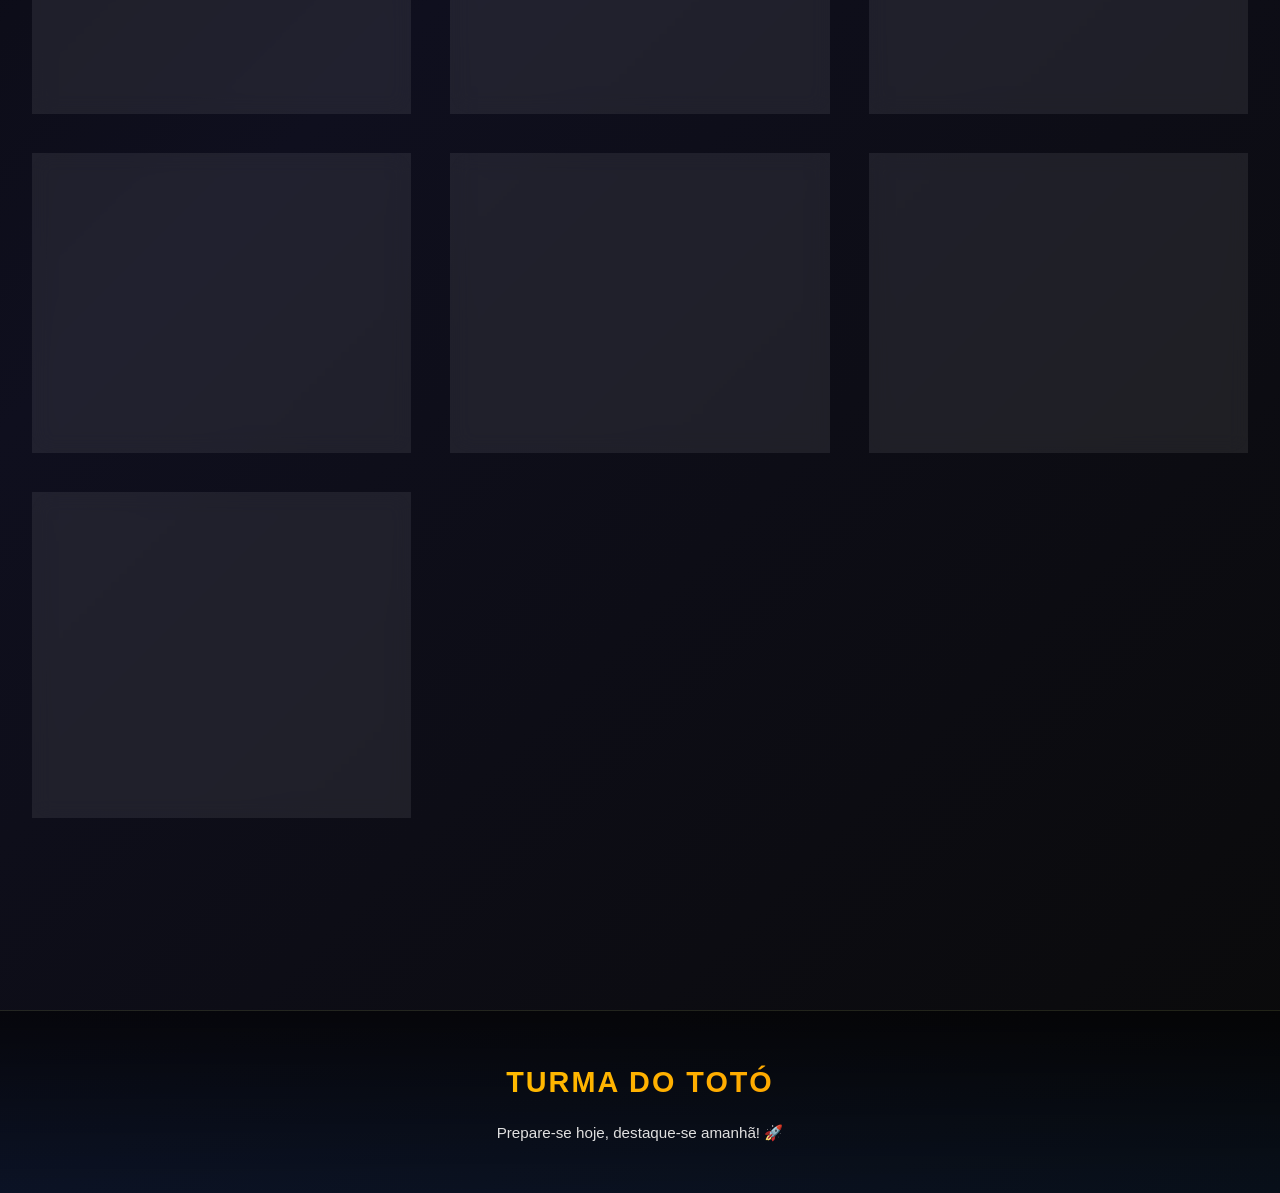
==== commit 0e433332: "Correção Crítica: Botões e cartões agora são 100% clicáveis - Turma do Totó" ====
--- a/vagas_estagio_toto.html
+++ b/vagas_estagio_toto.html
@@ -185,6 +185,7 @@
             background: radial-gradient(circle at 30% 30%, rgba(255, 215, 0, 0.1) 0%, transparent 50%);
             opacity: 0;
             transition: opacity 0.4s ease;
+            pointer-events: none; /* Garante que o efeito não bloqueie cliques */
         }
 
         .app-card:hover {
@@ -194,6 +195,7 @@
             box-shadow: 
                 0 20px 60px rgba(0, 71, 171, 0.2),
                 0 0 40px rgba(255, 215, 0, 0.1);
+            cursor: pointer;
         }
 
         .app-card:hover::before {
@@ -239,6 +241,8 @@
             border: 1px solid rgba(255, 215, 0, 0.2);
             gap: 0.5rem;
             align-self: flex-start;
+            position: relative;
+            z-index: 10; /* Garante que o botão esteja sempre no topo */
         }
 
         .app-link:hover {
@@ -412,6 +416,7 @@
 
         .app-card {
             animation: fadeInUp 0.6s ease-out forwards;
+            cursor: pointer;
         }
 
         .app-card:nth-child(1) { animation-delay: 0.1s; }
@@ -459,93 +464,93 @@
 
         <div class="grid">
             <!-- 1. CIEE -->
-            <div class="app-card">
+            <div class="app-card" onclick="window.open('https://portal.ciee.org.br/', '_blank')">
                 <div class="app-card-content">
                     <h3>CIEE</h3>
                     <p>O maior agente de integração do Brasil. Focado em estágios e programa Jovem Aprendiz com cursos gratuitos e orientação profissional.</p>
                 </div>
-                <a href="https://portal.ciee.org.br/" class="app-link" target="_blank">Acessar Portal</a>
+                <a href="https://portal.ciee.org.br/" class="app-link" target="_blank" rel="noopener noreferrer" onclick="event.stopPropagation()">Acessar Portal</a>
             </div>
 
             <!-- 2. LinkedIn -->
-            <div class="app-card">
+            <div class="app-card" onclick="window.open('https://www.linkedin.com/jobs/', '_blank')">
                 <div class="app-card-content">
                     <h3>LinkedIn</h3>
                     <p>A maior rede profissional do mundo. Essencial para networking, construir sua marca pessoal e encontrar vagas em grandes empresas.</p>
                 </div>
-                <a href="https://www.linkedin.com/" class="app-link" target="_blank">Criar Perfil</a>
+                <a href="https://www.linkedin.com/jobs/" class="app-link" target="_blank" rel="noopener noreferrer" onclick="event.stopPropagation()">Criar Perfil</a>
             </div>
 
             <!-- 3. Nube -->
-            <div class="app-card">
+            <div class="app-card" onclick="window.open('https://www.nube.com.br/vagas', '_blank')">
                 <div class="app-card-content">
                     <h3>Nube</h3>
                     <p>Especialista em vagas de estágio e aprendizagem. Interface moderna, muitos processos seletivos online e feedback rápido.</p>
                 </div>
-                <a href="https://www.nube.com.br/" class="app-link" target="_blank">Ver Vagas</a>
+                <a href="https://www.nube.com.br/vagas" class="app-link" target="_blank" rel="noopener noreferrer" onclick="event.stopPropagation()">Ver Vagas</a>
             </div>
 
             <!-- 4. Companhia de Estágios -->
-            <div class="app-card">
+            <div class="app-card" onclick="window.open('https://www.ciadeestagios.com.br/vagas/', '_blank')">
                 <div class="app-card-content">
                     <h3>Cia de Estágios</h3>
                     <p>Recrutamento para as maiores multinacionais do país. Vagas de alto nível para estudantes com excelentes benefícios.</p>
                 </div>
-                <a href="https://www.ciadeestagios.com.br/" class="app-link" target="_blank">Cadastrar</a>
+                <a href="https://www.ciadeestagios.com.br/vagas/" class="app-link" target="_blank" rel="noopener noreferrer" onclick="event.stopPropagation()">Cadastrar</a>
             </div>
 
             <!-- 5. Vagas.com -->
-            <div class="app-card">
+            <div class="app-card" onclick="window.open('https://www.vagas.com.br/vagas-de-estagio', '_blank')">
                 <div class="app-card-content">
                     <h3>Vagas.com</h3>
                     <p>Uma das plataformas mais tradicionais e confiáveis. Filtros excelentes para primeiro emprego, estágio e trainee.</p>
                 </div>
-                <a href="https://www.vagas.com.br/" class="app-link" target="_blank">Buscar</a>
+                <a href="https://www.vagas.com.br/vagas-de-estagio" class="app-link" target="_blank" rel="noopener noreferrer" onclick="event.stopPropagation()">Buscar</a>
             </div>
 
             <!-- 6. InfoJobs -->
-            <div class="app-card">
+            <div class="app-card" onclick="window.open('https://www.infojobs.com.br/vagas-de-emprego-estagio.aspx', '_blank')">
                 <div class="app-card-content">
                     <h3>InfoJobs</h3>
                     <p>Milhares de oportunidades diárias atualizadas. Aplicativo ágil para candidaturas rápidas e notificações em tempo real.</p>
                 </div>
-                <a href="https://www.infojobs.com.br/" class="app-link" target="_blank">Explorar</a>
+                <a href="https://www.infojobs.com.br/vagas-de-emprego-estagio.aspx" class="app-link" target="_blank" rel="noopener noreferrer" onclick="event.stopPropagation()">Explorar</a>
             </div>
 
             <!-- 7. Indeed -->
-            <div class="app-card">
+            <div class="app-card" onclick="window.open('https://br.indeed.com/q-est%C3%A1gio-vagas.html', '_blank')">
                 <div class="app-card-content">
                     <h3>Indeed</h3>
                     <p>Buscador global que agrega vagas de diversos outros sites em um único lugar. Alcance internacional de oportunidades.</p>
                 </div>
-                <a href="https://br.indeed.com/" class="app-link" target="_blank">Pesquisar</a>
+                <a href="https://br.indeed.com/q-est%C3%A1gio-vagas.html" class="app-link" target="_blank" rel="noopener noreferrer" onclick="event.stopPropagation()">Pesquisar</a>
             </div>
 
             <!-- 8. Super Estágios -->
-            <div class="app-card">
+            <div class="app-card" onclick="window.open('https://www.superestagios.com.br/index/', '_blank')">
                 <div class="app-card-content">
                     <h3>Super Estágios</h3>
                     <p>Agente de integração com forte presença nacional. Mais de 2 milhões de estagiários agenciados com sucesso.</p>
                 </div>
-                <a href="https://www.superestagios.com.br/" class="app-link" target="_blank">Inscrever-se</a>
+                <a href="https://www.superestagios.com.br/index/" class="app-link" target="_blank" rel="noopener noreferrer" onclick="event.stopPropagation()">Inscrever-se</a>
             </div>
 
             <!-- 9. Portal ABRE -->
-            <div class="app-card">
+            <div class="app-card" onclick="window.open('https://www.portalabre.com.br/candidatos/vagas', '_blank')">
                 <div class="app-card-content">
                     <h3>Portal ABRE</h3>
                     <p>Agência Brasileira de Emprego e Estágio. Ótima para quem busca oportunidades regionais e locais com suporte direto.</p>
                 </div>
-                <a href="https://www.portalabre.com.br/" class="app-link" target="_blank">Acessar</a>
+                <a href="https://www.portalabre.com.br/candidatos/vagas" class="app-link" target="_blank" rel="noopener noreferrer" onclick="event.stopPropagation()">Acessar</a>
             </div>
 
             <!-- 10. Catho -->
-            <div class="app-card">
+            <div class="app-card" onclick="window.open('https://www.catho.com.br/vagas/estagio/', '_blank')">
                 <div class="app-card-content">
                     <h3>Catho</h3>
                     <p>Plataforma tradicional com grande banco de vagas. Crie seu currículo online e envie para múltiplas oportunidades simultaneamente.</p>
                 </div>
-                <a href="https://www.catho.com.br/" class="app-link" target="_blank">Conhecer</a>
+                <a href="https://www.catho.com.br/vagas/estagio/" class="app-link" target="_blank" rel="noopener noreferrer" onclick="event.stopPropagation()">Conhecer</a>
             </div>
         </div>
     </div>
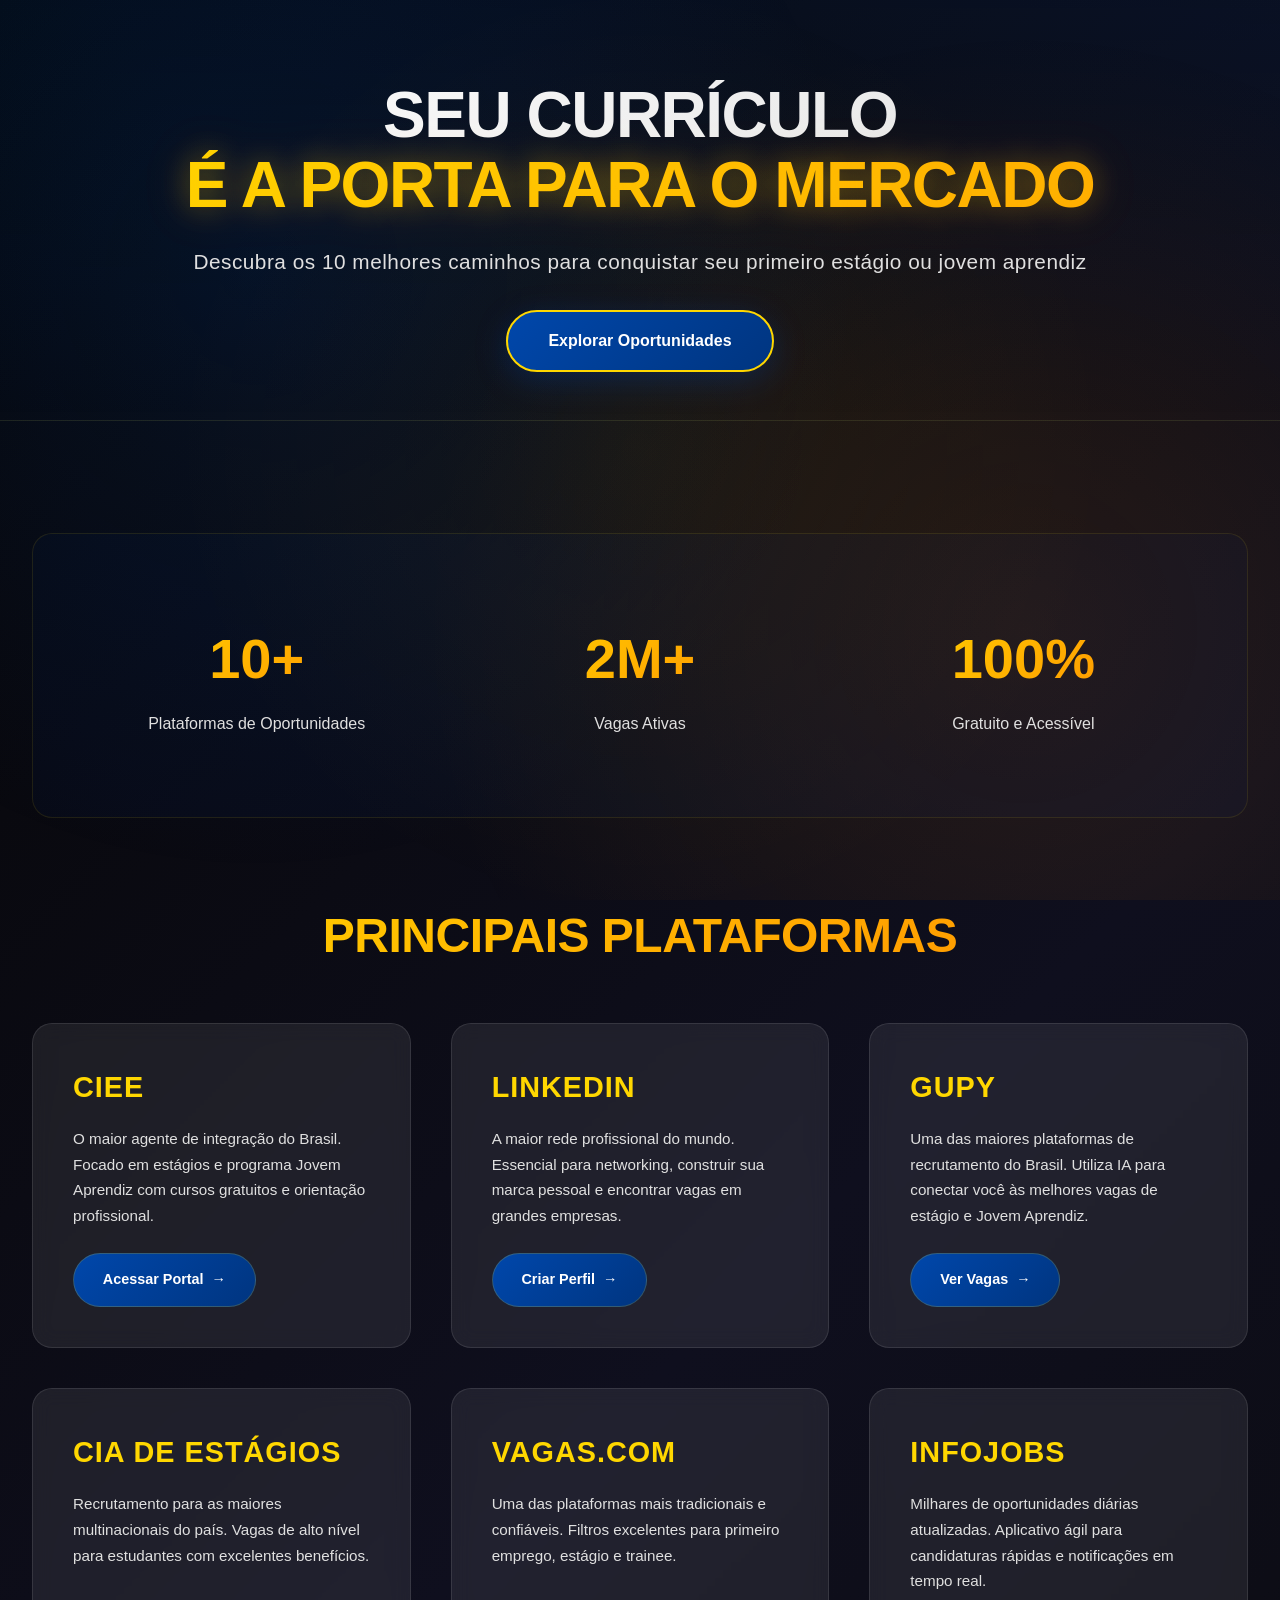
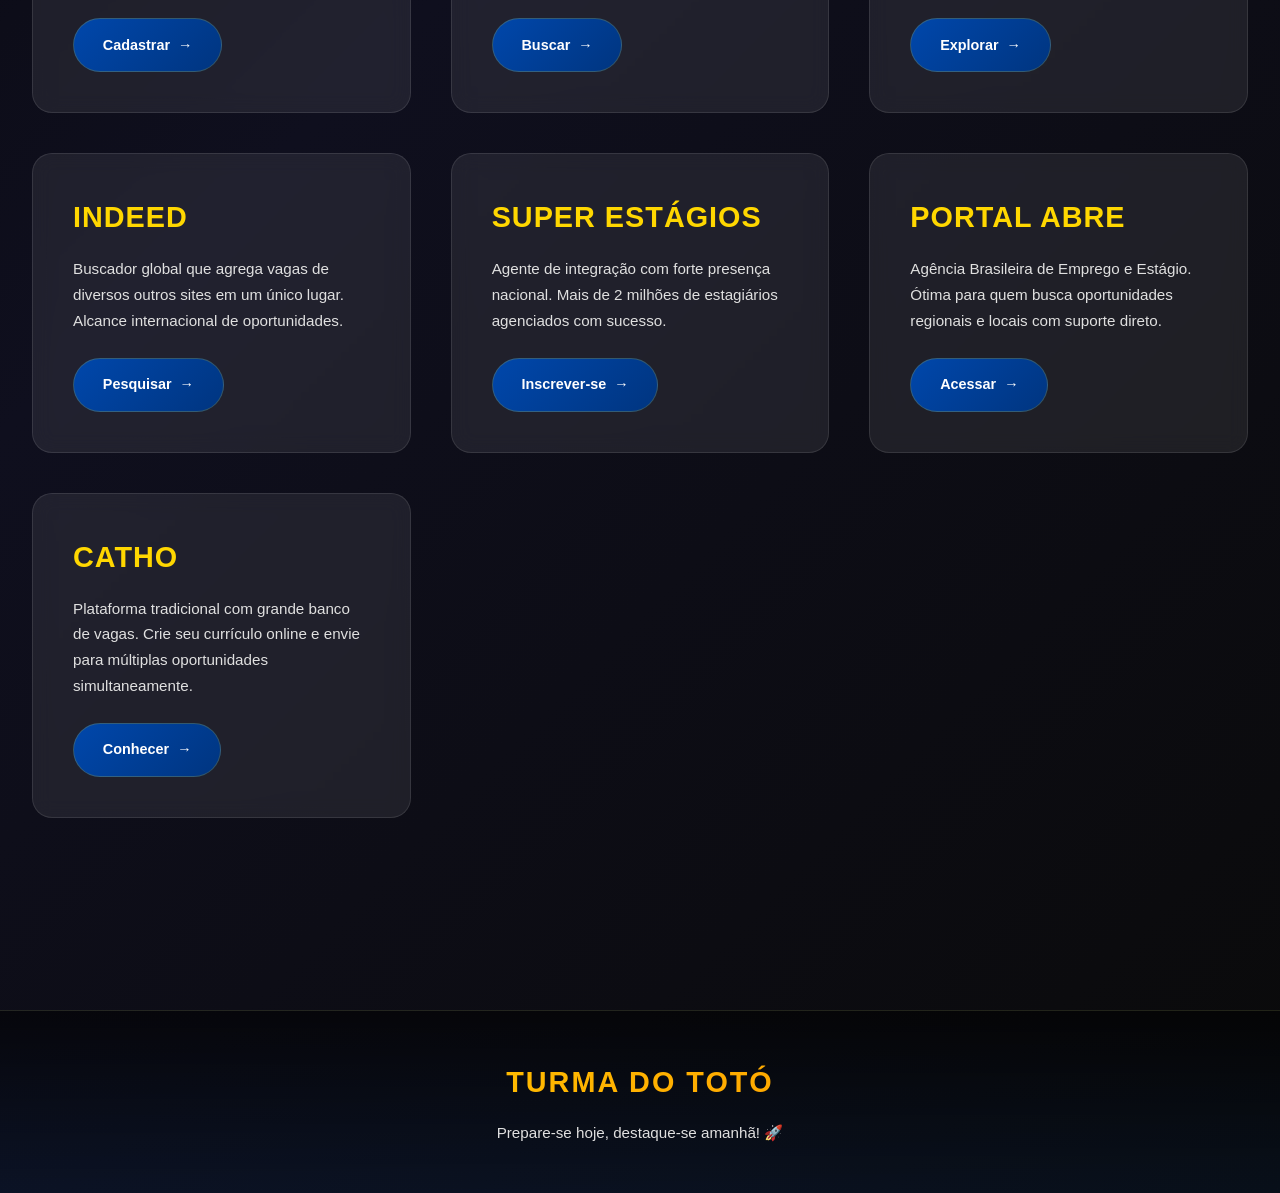
==== commit 29ffd191: "Atualização: Substituído Nube por Gupy - Turma do Totó" ====
--- a/vagas_estagio_toto.html
+++ b/vagas_estagio_toto.html
@@ -481,13 +481,13 @@
                 <a href="https://www.linkedin.com/jobs/" class="app-link" target="_blank" rel="noopener noreferrer" onclick="event.stopPropagation()">Criar Perfil</a>
             </div>
 
-            <!-- 3. Nube -->
-            <div class="app-card" onclick="window.open('https://www.nube.com.br/vagas', '_blank')">
-                <div class="app-card-content">
-                    <h3>Nube</h3>
-                    <p>Especialista em vagas de estágio e aprendizagem. Interface moderna, muitos processos seletivos online e feedback rápido.</p>
-                </div>
-                <a href="https://www.nube.com.br/vagas" class="app-link" target="_blank" rel="noopener noreferrer" onclick="event.stopPropagation()">Ver Vagas</a>
+            <!-- 3. Gupy -->
+            <div class="app-card" onclick="window.open('https://portal.gupy.io/', '_blank')">
+                <div class="app-card-content">
+                    <h3>Gupy</h3>
+                    <p>Uma das maiores plataformas de recrutamento do Brasil. Utiliza IA para conectar você às melhores vagas de estágio e Jovem Aprendiz.</p>
+                </div>
+                <a href="https://portal.gupy.io/" class="app-link" target="_blank" rel="noopener noreferrer" onclick="event.stopPropagation()">Ver Vagas</a>
             </div>
 
             <!-- 4. Companhia de Estágios -->
